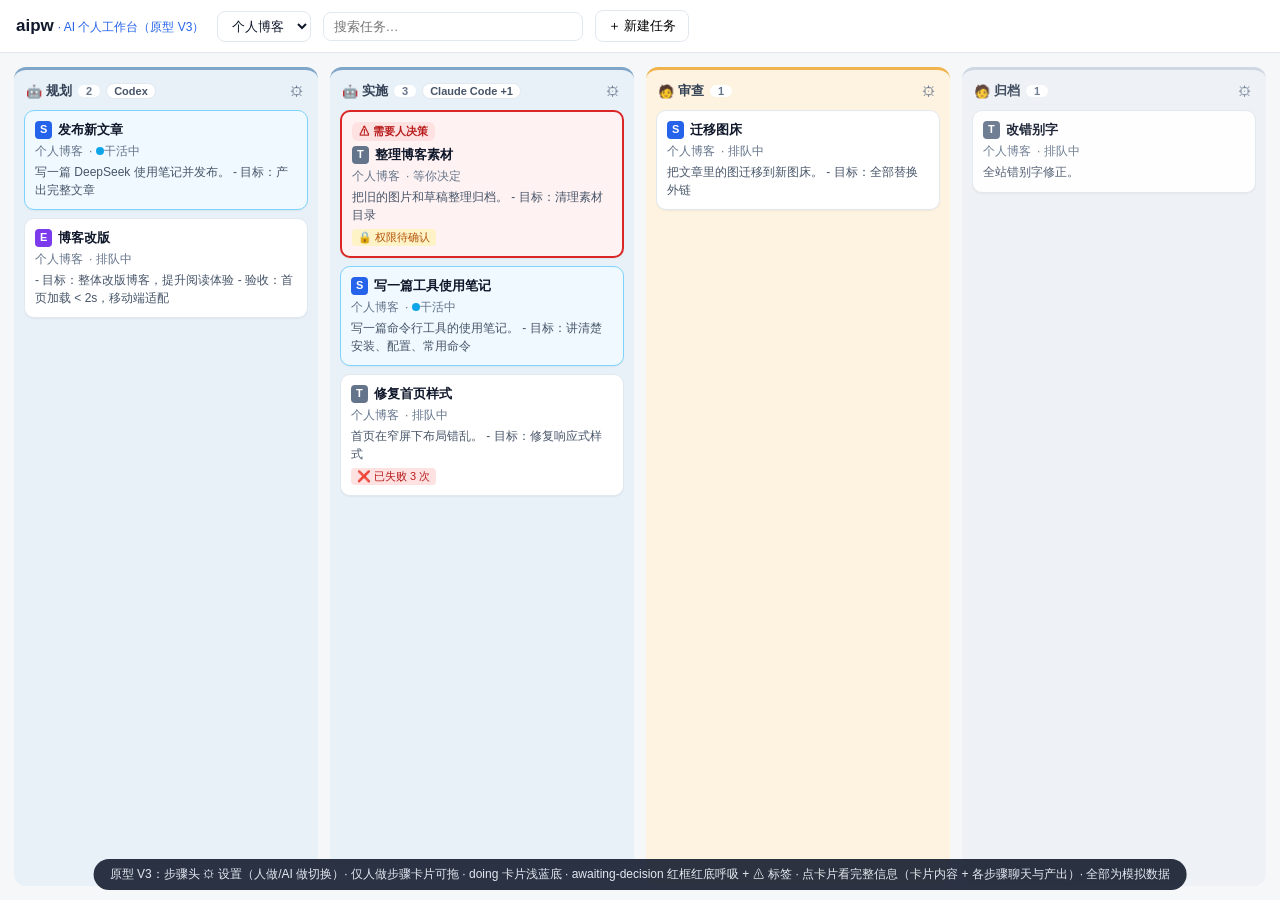
==== aipw/index.html @ baf6674d "feat: 新增个人智能体工作台设计与原型等变更 - 新增 Personal_Workbench_Design.md（设计稿 V1.25）与 aipw HTML 原型（V3） - CM_RAG_Des" ====
<!DOCTYPE html>
<html lang="zh-CN">
<head>
<meta charset="UTF-8"/>
<meta name="viewport" content="width=device-width, initial-scale=1"/>
<title>aipw · AI Personal Workbench（原型 V3）</title>
<style>
:root{--bg:#f6f7f9;--card:#fff;--border:#e2e8f0;--text:#0f172a;--muted:#64748b;--blue:#2563eb;--red:#dc2626;
--warm:#fdf3e0;--warm-b:#f0b34d;--cool:#e8f0f8;--cool-b:#7fa6c9;--arch:#eef1f5;}
*{box-sizing:border-box;margin:0;padding:0}
body{font-family:-apple-system,"PingFang SC","Microsoft YaHei",sans-serif;background:var(--bg);color:var(--text);height:100vh;display:flex;flex-direction:column;overflow:hidden}
/* ===== 顶栏 ===== */
#topbar{display:flex;align-items:center;gap:12px;padding:10px 16px;background:#fff;border-bottom:1px solid var(--border);z-index:20}
.logo{font-weight:800;font-size:17px}
.logo span{color:var(--blue);font-weight:500;font-size:12px;margin-left:4px}
#topbar select,#topbar input{padding:6px 10px;border:1px solid var(--border);border-radius:8px;background:#fff;font-size:13px;color:var(--text)}
#searchBox{flex:1;max-width:260px}
#newTaskBtn{padding:6px 12px;border:1px solid var(--border);border-radius:8px;background:#fff;cursor:pointer;font-size:13px}
#newTaskBtn:hover{background:#f8fafc}
/* ===== 主体 ===== */
#main{flex:1;display:flex;min-height:0}
#board{flex:1;display:flex;gap:12px;padding:14px;overflow-x:auto;overflow-y:hidden;align-items:stretch}
.column{min-width:230px;flex:1;display:flex;flex-direction:column;border-radius:12px;padding:10px}
.column.human{background:var(--warm);border-top:3px solid var(--warm-b)}
.column.ai{background:var(--cool);border-top:3px solid var(--cool-b)}
.column.archived{background:var(--arch);border-top:3px solid #cbd5e1;opacity:.92}
.column h2{font-size:13px;padding:2px 2px 10px;display:flex;align-items:center;gap:6px;color:#334155;white-space:nowrap;overflow:hidden}
.sname{display:flex;align-items:center;gap:4px;font-weight:600;flex:none}
.column h2 .count{background:#fff;border-radius:10px;padding:0 8px;font-size:11px;color:#64748b;flex:none}
.column h2 .tags{display:flex;gap:4px;overflow:hidden;text-overflow:ellipsis;white-space:nowrap;min-width:0;align-items:center}
.tag-a{font-size:11px;padding:1px 7px;border-radius:8px;background:#fff;border:1px solid var(--border);color:#475569;white-space:nowrap}
.tag-none{font-size:11px;color:#94a3b8;white-space:nowrap}
.col-set{margin-left:auto;cursor:pointer;border:none;background:transparent;font-size:14px;color:#64748b;padding:0 2px;flex:none}
.col-set:hover{color:var(--blue)}
.cards{flex:1;overflow-y:auto;display:flex;flex-direction:column;gap:8px;padding-bottom:4px}
.card{background:var(--card);border:1px solid var(--border);border-radius:10px;padding:10px;cursor:grab;font-size:13px;box-shadow:0 1px 2px rgba(0,0,0,.05);user-select:none}
.card:hover{box-shadow:0 3px 8px rgba(0,0,0,.1)}
.card:active{cursor:grabbing}
.card.dragging{opacity:.5}
.card.doing{background:#f0f9ff;border-color:#7dd3fc}
.card.awaiting-decision{background:#fef2f2;border:2px solid var(--red);animation:breath 2.4s ease-in-out infinite}
@keyframes breath{0%,100%{box-shadow:0 0 0 0 rgba(220,38,38,.30)}50%{box-shadow:0 0 0 7px rgba(220,38,38,.10)}}
.alert{font-size:11px;font-weight:700;color:#b91c1c;background:#fee2e2;border-radius:6px;padding:2px 7px;display:inline-block;margin-bottom:5px}
.card .title{font-weight:600;line-height:1.4;display:flex;align-items:center;gap:6px}
.lvl{font-size:11px;font-weight:800;padding:1px 5px;border-radius:4px;color:#fff;flex:none}
.lvl.E{background:#7c3aed}.lvl.S{background:var(--blue)}.lvl.T{background:#64748b}
.card .meta{color:var(--muted);font-size:12px;margin-top:4px;display:flex;gap:6px;flex-wrap:wrap;align-items:center}
.pulse{width:8px;height:8px;border-radius:50%;background:#0ea5e9;display:inline-block;animation:pulse 1.4s ease-in-out infinite}
@keyframes pulse{0%,100%{opacity:1}50%{opacity:.25}}
.card .desc{color:#475569;font-size:12px;line-height:1.45;margin-top:4px;max-height:2.9em;overflow:hidden;white-space:pre-line;cursor:pointer}
.card .desc.expanded{max-height:none}
.marks{display:flex;gap:5px;margin-top:5px;flex-wrap:wrap}
.badge{font-size:11px;padding:1px 6px;border-radius:4px;white-space:nowrap}
.badge.lock{background:#fef3c7;color:#b45309}
.badge.fail{background:#fee2e2;color:#b91c1c}
.badge.stall{background:#fee2e2;color:#b91c1c}
.column.drop-hover .cards{outline:2px dashed var(--blue);outline-offset:-4px;border-radius:8px}
/* ===== 聊天面板 ===== */
#chatPanel{width:420px;background:#fff;border-left:1px solid var(--border);display:none;flex-direction:column;min-height:0}
#chatPanel.open{display:flex}
#chatHeader{padding:12px 14px;border-bottom:1px solid var(--border);display:flex;align-items:center;gap:8px;flex-wrap:wrap}
#chatStatus{font-size:11px;padding:2px 8px;border-radius:10px;background:#f1f5f9;color:#475569}
#chatStatus.pending{background:#f1f5f9;color:#475569}
#chatStatus.doing{background:#dcfce7;color:#15803d}
#chatStatus.awaiting-decision{background:#fee2e2;color:#b91c1c}
#chatTitle{font-weight:600;flex:1;font-size:14px;min-width:90px}
#chatClose{border:none;background:none;cursor:pointer;font-size:17px;color:var(--muted)}
#chatMsgs{flex:1;overflow-y:auto;padding:14px;display:flex;flex-direction:column;gap:10px;background:#f8fafc}
#chatMeta{font-size:12px;color:var(--muted);padding:2px 2px 0}
#chatMarks{display:flex;gap:5px;padding:4px 2px 0;flex-wrap:wrap}
#chatDesc{font-size:13px;line-height:1.6;background:#fff;border:1px solid var(--border);border-radius:10px;padding:10px 12px}
#chatDesc h3{font-size:13px;margin:6px 0 2px}
#chatDesc .li{padding-left:8px}
#chatDesc code{background:#f1f5f9;border-radius:4px;padding:0 4px;font-size:12px}
.tl-label{font-size:11px;color:#94a3b8;text-align:center;margin-top:2px}
.tsec{background:#fff;border:1px solid var(--border);border-radius:10px;overflow:hidden}
.tsec.current{border-color:#93c5fd;box-shadow:0 0 0 1px #bfdbfe}
.tsec-head{display:flex;align-items:center;gap:8px;padding:8px 12px;font-size:13px;cursor:pointer;user-select:none;flex-wrap:wrap}
.tsec-head:hover{background:#f8fafc}
.tsec-head .arrow{font-size:10px;color:var(--muted)}
.tsec-head .step-label{font-weight:600}
.tsec-agent{font-size:11px;color:var(--blue);background:#eff6ff;border-radius:6px;padding:1px 6px}
.tsec-n{font-size:11px;color:var(--muted)}
.tsec-out{font-size:11px;color:#15803d;background:#f0fdf4;border-radius:6px;padding:1px 6px}
.tsec-body{padding:2px 12px 12px;display:flex;flex-direction:column;gap:8px}
.tsec-output{background:#f0fdf4;border:1px solid #bbf7d0;border-radius:8px;padding:8px 10px;font-size:12px;color:#14532d}
.tsec-output .t{font-weight:700;margin-bottom:3px;font-size:12px}
.tsec-files{display:flex;gap:5px;flex-wrap:wrap;margin-top:5px}
.file{font-size:11px;background:#fff;border:1px solid #bbf7d0;border-radius:5px;padding:1px 6px;color:#166534}
.msg{max-width:90%;padding:8px 11px;border-radius:12px;font-size:13px;line-height:1.55;white-space:pre-wrap;word-break:break-word}
.msg.agent{align-self:flex-start;background:#f8fafc;border:1px solid var(--border);border-bottom-left-radius:4px}
.msg.user{align-self:flex-end;background:var(--blue);color:#fff;border-bottom-right-radius:4px}
.msg.system{align-self:center;background:#eef2f7;color:#64748b;font-size:12px;border-radius:8px;text-align:center}
.msg .actions{margin-top:8px;display:flex;gap:8px;flex-wrap:wrap;justify-content:center}
.msg .actions button{padding:4px 12px;border-radius:8px;border:1px solid var(--border);background:#fff;cursor:pointer;font-size:12px;color:var(--text)}
.msg .actions button:hover{background:#f1f5f9}
.msg .actions button.primary{background:var(--blue);border-color:var(--blue);color:#fff}
.msg .actions button.primary:hover{background:#1d4ed8}
.msg .actions button.danger{background:var(--red);border-color:var(--red);color:#fff}
.msg .actions button.danger:hover{background:#b91c1c}
.msg .hint{margin-top:6px;font-size:11px;color:#94a3b8;text-align:center}
.conv-items{margin-top:8px;display:flex;flex-direction:column;gap:6px;text-align:left}
.conv-item{background:#f8fafc;border:1px solid var(--border);border-radius:8px;padding:6px 8px;display:flex;align-items:center;gap:8px;flex-wrap:wrap}
.conv-q{flex:1;min-width:150px}
.conv-res{font-size:12px;color:var(--blue);font-weight:600}
.conv-acts{display:flex;gap:4px}
.conv-acts button{font-size:11px;padding:2px 8px}
#chatInputWrap{padding:10px 12px;border-top:1px solid var(--border);display:flex;gap:8px;background:#fff}
#chatInput{flex:1;padding:8px 12px;border:1px solid var(--border);border-radius:10px;font-size:13px}
#chatSend{padding:8px 16px;border:none;border-radius:10px;background:var(--blue);color:#fff;cursor:pointer;font-size:13px}
#chatSend:hover{background:#1d4ed8}
/* ===== 弹窗 ===== */
.mask{position:fixed;inset:0;background:rgba(15,23,42,.4);display:none;align-items:center;justify-content:center;z-index:50}
.mask.open{display:flex}
.dialog{background:#fff;border-radius:12px;padding:18px;width:360px}
.dialog h3{font-size:15px;margin-bottom:12px}
.dialog input,.dialog select,.dialog textarea{width:100%;padding:8px 10px;border:1px solid var(--border);border-radius:8px;margin-bottom:10px;font-size:13px;color:var(--text);font-family:inherit}
.dialog textarea{height:90px;resize:vertical}
.dialog .btns{display:flex;justify-content:flex-end;gap:8px}
.dialog button{padding:6px 14px;border-radius:8px;border:1px solid var(--border);background:#fff;cursor:pointer;font-size:13px}
.dialog button.primary{background:var(--blue);border-color:var(--blue);color:#fff}
/* ===== 步骤设置浮层 ===== */
#stepPop{position:fixed;width:300px;background:#fff;border:1px solid var(--border);border-radius:12px;box-shadow:0 12px 32px rgba(0,0,0,.18);padding:12px;display:none;z-index:40}
#stepPop.open{display:block}
#stepPop .pop-title{font-size:13px;font-weight:700;margin-bottom:8px}
.mode-row{display:flex;gap:6px;margin-bottom:10px}
.mode-row label{flex:1;text-align:center;font-size:13px;padding:7px 0;border:1px solid var(--border);border-radius:8px;cursor:pointer;user-select:none}
.mode-row input{display:none}
.mode-row label.sel-human{background:var(--warm);border-color:var(--warm-b);font-weight:600}
.mode-row label.sel-ai{background:var(--cool);border-color:var(--cool-b);font-weight:600}
#stepPop input[type=text]{width:100%;padding:6px 10px;border:1px solid var(--border);border-radius:8px;font-size:12px;margin-bottom:8px}
.pop-list{max-height:220px;overflow:auto;display:flex;flex-direction:column;gap:4px}
.pop-item{display:flex;align-items:center;gap:8px;padding:6px 8px;border-radius:8px;cursor:pointer;font-size:13px}
.pop-item:hover{background:#f8fafc}
.pop-item.disabled{opacity:.45;cursor:not-allowed}
.pop-item .cap{font-size:11px;color:var(--muted)}
.dot{width:8px;height:8px;border-radius:50%;flex:none}
.dot.ok{background:#22c55e}.dot.bad{background:var(--red)}
#popNew{margin-top:8px;width:100%;padding:6px;border:1px dashed var(--border);border-radius:8px;background:transparent;cursor:pointer;font-size:12px;color:var(--muted)}
#popNew:hover{color:var(--blue);border-color:var(--blue)}
#popHumanHint{font-size:12px;color:var(--muted);background:#f8fafc;border-radius:8px;padding:10px;line-height:1.6}
#note{position:fixed;bottom:10px;left:50%;transform:translateX(-50%);background:#0f172a;color:#e2e8f0;font-size:12px;padding:7px 16px;border-radius:20px;opacity:.88;z-index:10;white-space:nowrap}
@media (max-width:1250px){
  #chatPanel{position:absolute;right:0;top:52px;bottom:0;box-shadow:-8px 0 24px rgba(0,0,0,.15);z-index:15}
  #note{display:none}
}
</style>
</head>
<body>

<header id="topbar">
  <div class="logo">aipw<span>· AI 个人工作台（原型 V3）</span></div>
  <select id="projectSelect"></select>
  <input id="searchBox" placeholder="搜索任务…"/>
  <button id="newTaskBtn">＋ 新建任务</button>
</header>

<div id="main">
  <section id="board"></section>
  <aside id="chatPanel">
    <div id="chatHeader">
      <span id="chatStatus"></span>
      <div id="chatTitle"></div>
      <button id="chatClose" title="关闭">✕</button>
    </div>
    <div id="chatMsgs">
      <div id="chatMeta"></div>
      <div id="chatMarks"></div>
      <div id="chatDesc"></div>
    </div>
    <div id="chatInputWrap">
      <input id="chatInput" placeholder="对当前步骤的 agent 说话…（awaiting-decision 在这里回答）"/>
      <button id="chatSend">发送</button>
    </div>
  </aside>
</div>

<div id="stepPop">
  <div class="pop-title" id="popStepName"></div>
  <div class="mode-row">
    <label id="modeHuman"><input type="radio" name="stepMode" value="human"/> 🧑 人做</label>
    <label id="modeAi"><input type="radio" name="stepMode" value="ai"/> 🤖 AI 做</label>
  </div>
  <div id="popAgentArea">
    <input type="text" id="popSearch" placeholder="搜索 Agent…"/>
    <div class="pop-list" id="popList"></div>
    <button id="popNew">＋ 新建 Agent 条目</button>
  </div>
  <div id="popHumanHint" style="display:none">人做模式：已绑定的 Agent 会保留但暂不启用，切回「AI 做」后自动恢复。</div>
</div>

<div class="mask" id="taskMask">
  <div class="dialog">
    <h3>新建任务</h3>
    <input id="newTitle" placeholder="标题"/>
    <select id="newLevel">
      <option value="E">E · Epic（大目标）</option>
      <option value="S" selected>S · Story（功能块）</option>
      <option value="T">T · Task（具体工作）</option>
    </select>
    <textarea id="newDesc" placeholder="详细描述（支持 markdown）"></textarea>
    <div class="btns">
      <button id="newCancel">取消</button>
      <button id="newOk" class="primary">创建（进入第一步「规划」）</button>
    </div>
  </div>
</div>

<div class="mask" id="agentMask">
  <div class="dialog">
    <h3>新建 Agent 条目</h3>
    <input id="agName" placeholder="名称，如 Claude Code"/>
    <input id="agCap" placeholder="能力（一句话），如：代码 / 文档 / 数据"/>
    <input id="agCmd" placeholder="启动命令，如 claude -p"/>
    <div class="btns">
      <button id="agCancel">取消</button>
      <button id="agOk" class="primary">创建并绑定到当前步骤</button>
    </div>
  </div>
</div>

<div id="note">原型 V3：步骤头 ⚙ 设置（人做/AI 做切换）· 仅人做步骤卡片可拖 · doing 卡片浅蓝底 · awaiting-decision 红框红底呼吸 + ⚠ 标签 · 点卡片看完整信息（卡片内容 + 各步骤聊天与产出）· 全部为模拟数据</div>

<script>
'use strict';
/* ================= 数据 ================= */
let AGENTS=[
  {id:'a1',name:'Claude Code',cap:'代码',health:true,cmd:'claude -p'},
  {id:'a2',name:'Codex',cap:'代码',health:true,cmd:'codex exec'},
  {id:'a3',name:'Gemini CLI',cap:'通用',health:false,cmd:'gemini'},
];

let PROJECTS=[
  {id:'p1',name:'个人博客',steps:[
    {id:'plan',label:'规划',mode:'ai',agentIds:['a2']},
    {id:'impl',label:'实施',mode:'ai',agentIds:['a1','a2']},
    {id:'review',label:'审查',mode:'human',agentIds:[]},
    {id:'archive',label:'归档',mode:'human',agentIds:[]},
  ]},
  {id:'p2',name:'数据分析',steps:[
    {id:'plan',label:'规划',mode:'ai',agentIds:['a2']},
    {id:'research',label:'调研',mode:'human',agentIds:[]},
    {id:'impl',label:'实施',mode:'ai',agentIds:['a1']},
    {id:'review',label:'审查',mode:'human',agentIds:[]},
    {id:'archive',label:'归档',mode:'human',agentIds:[]},
  ]},
];

let seq=100;
function T(o){return Object.assign({id:seq++,substate:'pending',stage:'排队中',failCount:0,fail:false,lock:false,stall:false,startedAt:0,steps:[]},o);}

let tasks=[
  // ── 个人博客 ──
  T({pid:'p1',level:'E',title:'博客改版',step:'plan',substate:'pending',
     desc:'- 目标：整体改版博客，提升阅读体验\n- 验收：首页加载 < 2s，移动端适配\n- 说明：**先规划，再实施**'}),
  T({pid:'p1',level:'S',title:'发布新文章',step:'plan',substate:'doing',stage:'规划中',startedAt:Date.now(),
     desc:'写一篇 `DeepSeek` 使用笔记并发布。\n- 目标：产出完整文章\n- 验收：排版正确、配图齐全',
     steps:[{stepId:'plan',agent:'Codex',chat:[{role:'agent',text:'🤖 Codex 开始规划这篇文章的结构和配图方案…'}]}]}),
  T({pid:'p1',level:'S',title:'写一篇工具使用笔记',step:'impl',substate:'doing',stage:'写文档',startedAt:Date.now(),
     desc:'写一篇命令行工具的使用笔记。\n- 目标：讲清楚安装、配置、常用命令\n- 验收：新手照着能做一遍',
     steps:[
       {stepId:'plan',agent:'Codex',output:{text:'大纲定稿：安装 / 配置 / 常用命令 三节',files:['outline.md']},
        chat:[{role:'agent',text:'🤖 规划完成，大纲已定。'},
              {role:'agent',text:'❓ 需要确认：这篇写多深？（已由你回答：面向新手）'},
              {role:'user',text:'面向新手，别太深。'}]},
       {stepId:'impl',agent:'Claude Code',
        chat:[{role:'agent',text:'🤖 Claude Code 领取了任务，开始写文档。'},
              {role:'agent',text:'📋 大纲已完成，正在补充示例…'}]},
     ]}),
  T({pid:'p1',level:'T',title:'修复首页样式',step:'impl',substate:'pending',fail:true,failCount:3,
     desc:'首页在窄屏下布局错乱。\n- 目标：修复响应式样式\n- 验收：375px / 768px / 1440px 三种宽度下正常',
     steps:[
       {stepId:'plan',agent:'Codex',output:{text:'定位到 3 处可疑样式',files:[]},
        chat:[{role:'agent',text:'🤖 规划完成，定位到 3 处可疑样式。'}]},
       {stepId:'impl',agent:'Claude Code',output:{text:'❌ 失败：css 编译报错',files:[]},
        chat:[{role:'system',text:'❌ 已失败 3 次（css 编译报错），停止自动重派，等你处理。'}]},
     ]}),
  T({pid:'p1',level:'T',title:'整理博客素材',step:'impl',substate:'awaiting-decision',lock:true,
     desc:'把旧的图片和草稿整理归档。\n- 目标：清理素材目录\n- 验收：目录结构清晰',
     steps:[
       {stepId:'plan',agent:'Codex',output:{text:'素材盘点：图片 120 张、草稿 34 篇',files:[]},
        chat:[{role:'agent',text:'🤖 盘点完成。'}]},
       {stepId:'impl',agent:'Claude Code',
        chat:[{role:'agent',text:'我准备开始整理素材，需要**写入权限**才能移动文件。'},
              {role:'system',text:'🔒 权限未确认，任务停在当前步骤，确认后才可派发',decision:'permission'}]},
     ]}),
  T({pid:'p1',level:'S',title:'迁移图床',step:'review',substate:'pending',
     desc:'把文章里的图迁移到新图床。\n- 目标：全部替换外链\n- 验收：所有图片可正常加载',
     steps:[
       {stepId:'plan',agent:'Codex',output:{text:'迁移方案：新图床 bucket + 批量替换脚本',files:['plan.md']},
        chat:[{role:'agent',text:'🤖 规划完成，共 5 篇文章有外链图。'}]},
       {stepId:'impl',agent:'Claude Code',output:{text:'替换完成：5 篇文章共 23 张图',files:['posts/a.md','posts/b.md','posts/c.md','posts/d.md','posts/e.md']},
        chat:[{role:'agent',text:'🤖 开始迁移…'},{role:'agent',text:'✅ 已替换 5 篇文章的图片链接。'}]},
       {stepId:'review',agent:'',
        chat:[{role:'agent',text:'✅ 已完成迁移，共替换 5 篇文章的图片链接。'},
              {role:'system',text:'等你验收：通过 → 归档；打回 → 回「实施」重做',decision:'review'}]},
     ]}),
  T({pid:'p1',level:'T',title:'改错别字',step:'archive',substate:'pending',
     desc:'全站错别字修正。',
     steps:[{stepId:'archive',agent:'',chat:[{role:'system',text:'✅ 通过审查，归档'}]}]}),

  // ── 数据分析 ──
  T({pid:'p2',level:'S',title:'清洗销售数据',step:'plan',substate:'pending',
     desc:'清洗 2026 年销售数据。\n- 目标：去掉重复行、补全缺失字段\n- 验收：数据可导入 BI 工具'}),
  T({pid:'p2',level:'T',title:'调研可视化库',step:'research',substate:'pending',
     desc:'调研适合本项目的可视化库，产出一份对比表。\n- 验收：3 个候选 + 推荐结论（人做步骤：拖卡推进）'}),
  T({pid:'p2',level:'S',title:'画季度报表',step:'impl',substate:'doing',stage:'生成图表',startedAt:Date.now(),stall:true,
     desc:'生成 Q3 季度报表。\n- 目标：四张图表 + 一份 PDF\n- 验收：数字与源数据一致',
     steps:[
       {stepId:'plan',agent:'Codex',output:{text:'报表结构：4 张图 + 汇总页',files:[]},
        chat:[{role:'agent',text:'🤖 规划完成。'}]},
       {stepId:'impl',agent:'Claude Code',
        chat:[{role:'agent',text:'🤖 Claude Code 领取了任务。'},
              {role:'agent',text:'📊 图表已生成，正在核对数据…'},
              {role:'system',text:'⏳ 长时间没有新活动，可能卡住了',decision:'stall'}]},
     ]}),
  T({pid:'p2',level:'T',title:'迁移数据库',step:'impl',substate:'awaiting-decision',
     desc:'把旧库数据迁移到新库。\n- 目标：零丢失迁移\n- 验收：行数一致、抽样核对通过',
     steps:[
       {stepId:'plan',agent:'Codex',output:{text:'迁移脚本 + 回滚方案',files:['migrate.sql']},
        chat:[{role:'agent',text:'🤖 规划完成。'}]},
       {stepId:'impl',agent:'Claude Code',
        chat:[{role:'agent',text:'🤖 迁移到一半，发现目标库里有一张同名旧表。'},
              {role:'agent',text:'❓ 先删掉旧表，还是先备份再覆盖？',decision:'question',options:['先备份，再覆盖','直接覆盖，不用备份']}]},
     ]}),
  T({pid:'p2',level:'T',title:'环境搭建',step:'archive',substate:'pending',
     desc:'数据分析环境搭建。',
     steps:[{stepId:'archive',agent:'',chat:[{role:'system',text:'✅ 通过审查，归档'}]}]}),
];

let currentProject='p1';
let currentTaskId=null;
let popStepId=null;
let expanded=new Set();

/* ================= DOM ================= */
const boardEl=document.getElementById('board');
const chatPanel=document.getElementById('chatPanel');
const projectSelect=document.getElementById('projectSelect');
const searchBox=document.getElementById('searchBox');
const stepPop=document.getElementById('stepPop');

/* ================= 工具 ================= */
function esc(s){return String(s).replace(/&/g,'&amp;').replace(/</g,'&lt;').replace(/>/g,'&gt;').replace(/"/g,'&quot;');}
function md(txt){
  return esc(txt)
    .replace(/^### (.*)$/gm,'<h3>$1</h3>')
    .replace(/^## (.*)$/gm,'<h3>$1</h3>')
    .replace(/^# (.*)$/gm,'<h3>$1</h3>')
    .replace(/\*\*(.+?)\*\*/g,'<b>$1</b>')
    .replace(/`([^`]+)`/g,'<code>$1</code>')
    .replace(/^- (.*)$/gm,'<div class="li">• $1</div>')
    .replace(/\n/g,'<br/>');
}
function plain(txt){return txt.replace(/[#*`]/g,'').split('\n').filter(x=>x.trim()).slice(0,2).join(' ');}
function proj(){return PROJECTS.find(p=>p.id===currentProject);}
function stepOf(t){const p=PROJECTS.find(x=>x.id===t.pid);return p?p.steps.find(s=>s.id===t.step):null;}
function agentName(t){
  const st=stepOf(t);
  if(!st)return '';
  const a=AGENTS.find(x=>x.id===st.agentIds[0]);
  return a?a.name:'';
}
function recOf(t,stepId){return t.steps.find(r=>r.stepId===stepId);}
function curRec(t){
  let r=recOf(t,t.step);
  if(!r){r={stepId:t.step,agent:'',chat:[],output:null};t.steps.push(r);}
  return r;
}
const SUBS={pending:'排队中',doing:'干活中','awaiting-decision':'等你决定'};
const RANK={'awaiting-decision':0,doing:1,pending:2};

/* ================= 看板 ================= */
function initProjectSelect(){
  projectSelect.innerHTML=PROJECTS.map(p=>`<option value="${p.id}">${p.name}</option>`).join('');
}

function cardEl(t){
  const st=stepOf(t);
  const el=document.createElement('div');
  el.className='card '+t.substate;
  el.draggable=(st&&st.mode==='human'&&st.id!=='archive');
  el.dataset.id=t.id;
  const p=PROJECTS.find(x=>x.id===t.pid);
  let top='';
  if(t.substate==='awaiting-decision')top='<div class="alert">⚠ 需要人决策</div>';
  let marks='';
  if(t.lock)marks+='<span class="badge lock">🔒 权限待确认</span>';
  if(t.fail)marks+='<span class="badge fail">❌ 已失败 3 次</span>';
  if(t.stall)marks+='<span class="badge stall">⏳ 卡死</span>';
  const subTxt=t.substate==='doing'?'<span class="pulse"></span>'+SUBS[t.substate]:(SUBS[t.substate]||t.stage);
  el.innerHTML=top+
    `<div class="title"><span class="lvl ${t.level}">${t.level}</span>${esc(t.title)}</div>`+
    `<div class="meta"><span>${esc(p?p.name:'')}</span><span>· ${subTxt}</span></div>`+
    `<div class="desc">${esc(plain(t.desc))}</div>`+
    (marks?`<div class="marks">${marks}</div>`:'');
  const descEl=el.querySelector('.desc');
  descEl.addEventListener('click',e=>{e.stopPropagation();descEl.classList.toggle('expanded');});
  if(el.draggable){
    el.addEventListener('dragstart',e=>{e.dataTransfer.setData('text/plain',t.id);el.classList.add('dragging');});
    el.addEventListener('dragend',()=>el.classList.remove('dragging'));
  }
  el.addEventListener('click',()=>openChat(t.id));
  return el;
}

function renderBoard(){
  boardEl.innerHTML='';
  const p=proj(),q=searchBox.value.trim();
  for(const st of p.steps){
    const colEl=document.createElement('div');
    const isAi=st.mode==='ai';
    colEl.className='column '+((st.id==='archive')?'archived':(isAi?'ai':'human'));
    colEl.dataset.col=st.id;
    const list=tasks.filter(t=>t.pid===p.id&&t.step===st.id&&(!q||t.title.includes(q)||t.desc.includes(q)));
    list.sort((a,b)=>RANK[a.substate]-RANK[b.substate]);
    let tags='';
    if(st.mode==='ai'){
      if(st.agentIds.length){
        const names=st.agentIds.map(id=>{const a=AGENTS.find(x=>x.id===id);return a?a.name:'';}).filter(Boolean);
        tags=`<span class="tag-a">${esc(names[0]||'')}${names.length>1?' +'+(names.length-1):''}</span>`;
      }else{
        tags='<span class="tag-none">未绑定 Agent</span>';
      }
    }else if(st.agentIds.length){
      tags='<span class="tag-none">保留 '+(st.agentIds.length)+' 个 Agent（未启用）</span>';
    }
    colEl.innerHTML=`<h2><span class="sname"><span>${isAi?'🤖':'🧑'}</span><span>${esc(st.label)}</span></span>`+
      `<span class="count">${list.length}</span>`+
      `<span class="tags">${tags}</span>`+
      `<button class="col-set" title="步骤设置">⚙</button></h2><div class="cards"></div>`;
    const cardsEl=colEl.querySelector('.cards');
    for(const t of list)cardsEl.appendChild(cardEl(t));
    cardsEl.addEventListener('dragover',e=>{e.preventDefault();colEl.classList.add('drop-hover');});
    cardsEl.addEventListener('dragleave',()=>colEl.classList.remove('drop-hover'));
    cardsEl.addEventListener('drop',e=>{
      e.preventDefault();colEl.classList.remove('drop-hover');
      const id=+e.dataTransfer.getData('text/plain');
      if(id)moveToStep(id,st.id);
    });
    boardEl.appendChild(colEl);
  }
}

function moveToStep(id,stepId){
  const t=tasks.find(x=>x.id===id);
  if(!t||t.step===stepId)return;
  const p=PROJECTS.find(x=>x.id===t.pid);
  const st=p.steps.find(s=>s.id===stepId);
  t.step=stepId;t.substate='pending';t.stage='排队中';t.stall=false;t.startedAt=0;
  curRec(t).chat.push({role:'system',text:`已推进到「${st.label}」。`});
  renderBoard();renderChat();
}

/* ================= 流程逻辑 ================= */
function dispatchTask(t){
  t.substate='doing';t.stage='干活中';t.startedAt=Date.now();
  curRec(t).agent=agentName(t);
  curRec(t).chat.push({role:'agent',text:`🤖 ${agentName(t)||'agent'} 领取了这个任务，开始干活。`});
}
function advanceTask(t){
  const p=PROJECTS.find(x=>x.id===t.pid);
  const idx=p.steps.findIndex(s=>s.id===t.step);
  const next=p.steps[idx+1];
  if(!next)return;
  const r=curRec(t);
  if(!r.output)r.output={text:'完成。',files:[]};
  t.step=next.id;t.substate='pending';t.stage='排队中';t.startedAt=0;
  const nr=curRec(t);
  nr.chat.push({role:'system',text:`✅ 完成，任务自动进入「${next.label}」。`});
  if(next.id==='review'){
    nr.chat.push({role:'agent',text:'✅ 干完了，改了 3 个文件，等你验收。'});
    nr.chat.push({role:'system',text:'通过 → 归档；打回 → 回「实施」重做',decision:'review'});
  }
}
function completeTask(t){
  const st=stepOf(t);
  const r=curRec(t);
  if(st&&st.label==='规划'){
    r.output={text:'规划完成：大纲 + 3 个待收敛问题',files:[]};
    t.substate='awaiting-decision';
    r.chat.push({role:'agent',text:'📋 规划完成。过程中发散出这些问题，请你收敛（回答 / 合并 / 丢弃）：',
      decision:'converge',items:[
        {q:'要不要先写大纲再动手？'},
        {q:'配图用 AI 生成还是找现成图？'},
        {q:'需要同步到其他渠道吗？'},
      ]});
  }else{
    r.output={text:'完成：修改 3 个文件',files:['file-a.md','file-b.md']};
    advanceTask(t);
  }
}
function failTask(t){
  t.failCount++;
  if(t.failCount>=3){
    t.fail=true;t.substate='pending';t.stage='排队中';t.startedAt=0;
    curRec(t).output={text:'❌ 失败：css 编译报错',files:[]};
    curRec(t).chat.push({role:'system',text:`❌ 已失败 ${t.failCount} 次，停止自动重派，等你处理。`});
  }else{
    t.substate='pending';t.stage='排队中';t.startedAt=0;
    curRec(t).chat.push({role:'system',text:`❌ 第 ${t.failCount} 次失败（模拟原因），将自动重派。`});
  }
}
function answerQuick(t,text){
  curRec(t).chat.push({role:'user',text});
  t.substate='pending';t.stage='排队中';
  curRec(t).chat.push({role:'system',text:'✅ 已收到回答，任务重新进入排队，等待重新派发。'});
  renderAll();
}

/* ================= 聊天 ================= */
function decisionActions(t,m){
  const wrap=document.createElement('div');wrap.className='actions';
  const btn=(txt,cls,fn)=>{const b=document.createElement('button');b.textContent=txt;if(cls)b.className=cls;b.onclick=fn;wrap.appendChild(b);};
  if(m.decision==='permission'&&t.lock){
    btn('✅ 确认，允许','primary',()=>{t.lock=false;t.substate='pending';t.stage='排队中';
      curRec(t).chat.push({role:'system',text:'🔓 权限已确认，任务进入排队。'});renderAll();});
    btn('⛔ 拒绝','danger',()=>{t.lock=false;const p=PROJECTS.find(x=>x.id===t.pid);t.step=p.steps[0].id;t.substate='pending';
      curRec(t).chat.push({role:'system',text:'🚫 权限被拒绝，任务退回「规划」。'});renderAll();});
  }else if(m.decision==='review'&&t.step==='review'){
    btn('✅ 通过','primary',()=>{t.step='archive';t.substate='pending';
      curRec(t).chat.push({role:'system',text:'✅ 通过审查，任务归档。'});renderAll();});
    btn('↩ 打回','danger',()=>{t.step='impl';t.substate='pending';t.stage='排队中';t.startedAt=0;
      curRec(t).chat.push({role:'system',text:'↩ 已打回「实施」重做（记录保留）。'});renderAll();});
  }else if(m.decision==='stall'&&t.stall){
    btn('⏹ 中断','danger',()=>{t.stall=false;t.substate='pending';t.stage='排队中';t.startedAt=0;
      curRec(t).chat.push({role:'system',text:'⏹ 已中断，任务回到排队。'});renderAll();});
    btn('继续等待','',()=>{t.stall=false;
      curRec(t).chat.push({role:'system',text:'⏳ 继续等待 agent 活动。'});renderAll();});
  }else if(m.decision==='question'&&t.substate==='awaiting-decision'&&m.options){
    for(const o of m.options)btn(o,'primary',()=>answerQuick(t,o));
    const h=document.createElement('div');h.className='hint';h.textContent='也可以在下面输入框直接回答';
    wrap.appendChild(h);
  }else if(m.decision==='converge'&&t.substate==='awaiting-decision'){
    const list=document.createElement('div');list.className='conv-items';
    for(const it of m.items){
      const row=document.createElement('div');row.className='conv-item';
      if(it.resolved){
        row.innerHTML=`<span class="conv-q">${esc(it.q)}</span><span class="conv-res">→ ${esc(it.resolved)}</span>`;
      }else{
        const q=document.createElement('span');q.className='conv-q';q.textContent=it.q;
        const acts=document.createElement('span');acts.className='conv-acts';
        for(const pair of [['回答','已回答'],['合并','已合并'],['丢弃','已丢弃']]){
          const b=document.createElement('button');b.textContent=pair[0];
          b.onclick=()=>{it.resolved=pair[1];renderChat();};
          acts.appendChild(b);
        }
        row.appendChild(q);row.appendChild(acts);
      }
      list.appendChild(row);
    }
    wrap.appendChild(list);
    if(m.items.every(i=>i.resolved)){
      btn('✅ 收敛完成，进入下一步','primary',()=>{advanceTask(t);renderAll();});
    }
  }
  return wrap;
}

function curExtras(t){
  const frag=document.createDocumentFragment();
  if(t.substate==='doing'){
    const h=document.createElement('div');h.className='msg system';
    const mk=(label,fn)=>{const b=document.createElement('button');b.textContent=label;
      b.style.cssText='padding:3px 10px;border-radius:8px;border:1px solid #e2e8f0;background:#fff;cursor:pointer;font-size:12px;margin:2px';
      b.onclick=fn;h.appendChild(b);};
    mk('⏩ 模拟完成',()=>{completeTask(t);renderAll();});
    mk('❓ 模拟提问',()=>{t.substate='awaiting-decision';
      curRec(t).chat.push({role:'agent',text:'❓ 这里有个选择：方案 A 还是方案 B？',decision:'question',options:['方案 A','方案 B']});
      renderAll();});
    mk('❌ 模拟失败',()=>{failTask(t);renderAll();});
    frag.appendChild(h);
  }else if(t.fail&&t.substate==='pending'){
    const h=document.createElement('div');h.className='msg system';
    const mk=(label,cls,fn)=>{const b=document.createElement('button');b.textContent=label;if(cls)b.className=cls;
      b.style.cssText='padding:4px 12px;border-radius:8px;border:1px solid #e2e8f0;background:#fff;cursor:pointer;font-size:12px;margin:2px';
      b.onclick=fn;h.appendChild(b);};
    mk('🔄 手动重派','primary',()=>{t.fail=false;t.failCount=0;t.substate='pending';
      curRec(t).chat.push({role:'system',text:'🔄 手动重派，任务进入排队。'});renderAll();});
    mk('🗑 放弃','danger',()=>{t.fail=false;t.step='archive';t.substate='pending';
      curRec(t).chat.push({role:'system',text:'🗑 已放弃，任务归档。'});renderAll();});
    frag.appendChild(h);
  }else if(t.substate==='awaiting-decision'){
    const h=document.createElement('div');h.className='msg system';
    h.textContent='💬 等你决定：在下面输入框回答，回答后任务重新派发';
    frag.appendChild(h);
  }
  return frag;
}

function renderChat(){
  const t=tasks.find(x=>x.id===currentTaskId);
  if(!t){chatPanel.classList.remove('open');return;}
  const st=stepOf(t);
  const p=PROJECTS.find(x=>x.id===t.pid);
  document.getElementById('chatTitle').textContent=`[${t.level}] ${t.title}`;
  const sEl=document.getElementById('chatStatus');
  sEl.textContent=SUBS[t.substate]||t.substate;
  sEl.className=t.substate;
  document.getElementById('chatMeta').textContent=
    `${p?p.name:''} · 当前步骤：${st?st.label:''}${t.substate==='doing'&&agentName(t)?' · '+agentName(t):''}`;
  const marksEl=document.getElementById('chatMarks');
  marksEl.innerHTML='';
  if(t.lock)marksEl.innerHTML+='<span class="badge lock">🔒 权限待确认</span>';
  if(t.fail)marksEl.innerHTML+='<span class="badge fail">❌ 已失败 3 次</span>';
  if(t.stall)marksEl.innerHTML+='<span class="badge stall">⏳ 卡死</span>';
  document.getElementById('chatDesc').innerHTML=md(t.desc);
  const msgs=document.getElementById('chatMsgs');
  msgs.querySelectorAll('.msg,.tsec,.tl-label').forEach(x=>x.remove());
  const tl=document.createElement('div');tl.className='tl-label';tl.textContent='── 步骤时间线 ──';
  msgs.appendChild(tl);
  const order=p.steps.map(s=>s.id);
  const recs=t.steps.slice().sort((a,b)=>order.indexOf(a.stepId)-order.indexOf(b.stepId));
  for(const r of recs){
    const stepObj=p.steps.find(s=>s.id===r.stepId);
    if(!stepObj)continue;
    const isCur=r.stepId===t.step;
    const key=t.id+':'+r.stepId;
    const open=isCur||expanded.has(key);
    const sec=document.createElement('div');
    sec.className='tsec'+(isCur?' current':'');
    const head=document.createElement('div');
    head.className='tsec-head';
    head.innerHTML=`<span class="arrow">${open?'▼':'▶'}</span>`+
      `<span class="step-label">${esc(stepObj.label)}</span>`+
      (r.agent?`<span class="tsec-agent">${esc(r.agent)}</span>`:'')+
      `<span class="tsec-n">${r.chat.length} 条消息</span>`+
      (r.output?`<span class="tsec-out">📦 有产出</span>`:'');
    if(!isCur)head.onclick=()=>{
      if(expanded.has(key))expanded.delete(key);else expanded.add(key);
      renderChat();
    };
    sec.appendChild(head);
    if(open){
      const body=document.createElement('div');
      body.className='tsec-body';
      if(r.output){
        const o=document.createElement('div');o.className='tsec-output';
        o.innerHTML=`<div class="t">📦 产出</div><div>${esc(r.output.text)}</div>`+
          (r.output.files&&r.output.files.length?
            `<div class="tsec-files">${r.output.files.map(f=>`<span class="file">${esc(f)}</span>`).join('')}</div>`:'');
        body.appendChild(o);
      }
      for(const m of r.chat){
        const el=document.createElement('div');
        el.className='msg '+m.role;
        el.textContent=m.text;
        if(m.decision&&isCur)el.appendChild(decisionActions(t,m));
        body.appendChild(el);
      }
      if(isCur)body.appendChild(curExtras(t));
      sec.appendChild(body);
    }
    msgs.appendChild(sec);
  }
  msgs.scrollTop=msgs.scrollHeight;
}

function openChat(id){
  currentTaskId=id;
  expanded=new Set();
  chatPanel.classList.add('open');
  renderChat();
}

function sendChat(){
  const input=document.getElementById('chatInput');
  const text=input.value.trim();
  if(!text||!currentTaskId)return;
  const t=tasks.find(x=>x.id===currentTaskId);
  curRec(t).chat.push({role:'user',text});
  if(t.substate==='awaiting-decision'){
    t.substate='pending';t.stage='排队中';
    curRec(t).chat.push({role:'system',text:'✅ 已收到回答，任务重新进入排队，等待重新派发。'});
  }else{
    setTimeout(()=>{
      if(currentTaskId===t.id){curRec(t).chat.push({role:'agent',text:'🤖 收到，我继续干。'});renderAll();}
    },600);
  }
  input.value='';
  renderAll();
}

function renderAll(){renderBoard();renderChat();}

/* ================= 步骤设置浮层 ================= */
function renderPop(){
  const st=proj().steps.find(s=>s.id===popStepId);
  if(!st)return;
  document.getElementById('popStepName').textContent=`「${st.label}」步骤设置`;
  const humanSel=document.getElementById('modeHuman');
  const aiSel=document.getElementById('modeAi');
  humanSel.className=st.mode==='human'?'sel-human':'';
  aiSel.className=st.mode==='ai'?'sel-ai':'';
  humanSel.querySelector('input').checked=st.mode==='human';
  aiSel.querySelector('input').checked=st.mode==='ai';
  document.getElementById('popAgentArea').style.display=st.mode==='ai'?'':'none';
  document.getElementById('popHumanHint').style.display=st.mode==='human'?'':'none';
  const q=document.getElementById('popSearch').value.trim();
  const list=document.getElementById('popList');
  list.innerHTML='';
  if(st.mode==='ai'){
    for(const a of AGENTS){
      if(q&&!a.name.includes(q)&&!a.cap.includes(q))continue;
      const row=document.createElement('div');
      row.className='pop-item'+(a.health?'':' disabled');
      const checked=st.agentIds.includes(a.id);
      row.innerHTML=`<input type="checkbox" ${checked?'checked':''} ${a.health?'':'disabled'}>`+
        `<span class="dot ${a.health?'ok':'bad'}"></span>`+
        `<span>${esc(a.name)}</span><span class="cap">· ${esc(a.cap)}</span>`;
      const cb=row.querySelector('input');
      cb.addEventListener('change',()=>{
        if(cb.checked){if(!st.agentIds.includes(a.id))st.agentIds.push(a.id);}
        else{st.agentIds=st.agentIds.filter(x=>x!==a.id);}
        renderBoard();renderPop();
      });
      list.appendChild(row);
    }
  }
}
function openPop(stepId,btnEl){
  popStepId=stepId;
  document.getElementById('popSearch').value='';
  renderPop();
  const r=btnEl.getBoundingClientRect();
  stepPop.style.left=Math.min(r.left,window.innerWidth-320)+'px';
  stepPop.style.top=(r.bottom+6)+'px';
  stepPop.classList.add('open');
}
function closePop(){stepPop.classList.remove('open');}

/* ================= 事件 ================= */
boardEl.addEventListener('click',e=>{
  const set=e.target.closest('.col-set');
  if(set){
    const colEl=set.closest('.column');
    openPop(colEl.dataset.col,set);
  }
});
document.addEventListener('click',e=>{
  if(!stepPop.contains(e.target))closePop();
});
document.getElementById('popSearch').addEventListener('input',renderPop);
for(const r of document.querySelectorAll('input[name=stepMode]')){
  r.addEventListener('change',()=>{
    const st=proj().steps.find(s=>s.id===popStepId);
    if(st){st.mode=r.value;renderBoard();renderPop();}
  });
}
projectSelect.addEventListener('change',()=>{currentProject=projectSelect.value;closePop();renderBoard();});
searchBox.addEventListener('input',renderBoard);
document.getElementById('chatClose').addEventListener('click',()=>chatPanel.classList.remove('open'));
document.getElementById('chatSend').addEventListener('click',sendChat);
document.getElementById('chatInput').addEventListener('keydown',e=>{if(e.key==='Enter')sendChat();});
document.getElementById('newTaskBtn').addEventListener('click',()=>{
  document.getElementById('taskMask').classList.add('open');
  document.getElementById('newTitle').value='';
  document.getElementById('newDesc').value='';
  document.getElementById('newTitle').focus();
});
document.getElementById('newCancel').addEventListener('click',()=>document.getElementById('taskMask').classList.remove('open'));
document.getElementById('newOk').addEventListener('click',()=>{
  const title=document.getElementById('newTitle').value.trim();
  const desc=document.getElementById('newDesc').value.trim();
  if(!title)return;
  const level=document.getElementById('newLevel').value;
  tasks.push(T({pid:currentProject,level,title,desc,step:proj().steps[0].id,substate:'pending',
    steps:[{stepId:proj().steps[0].id,agent:'',chat:[{role:'system',text:'已创建。补齐信息后等待校验派发。'}]}]}));
  document.getElementById('taskMask').classList.remove('open');
  renderAll();
});
document.getElementById('popNew').addEventListener('click',()=>{
  closePop();
  document.getElementById('agName').value='';
  document.getElementById('agCap').value='';
  document.getElementById('agCmd').value='';
  document.getElementById('agentMask').classList.add('open');
});
document.getElementById('agCancel').addEventListener('click',()=>document.getElementById('agentMask').classList.remove('open'));
document.getElementById('agOk').addEventListener('click',()=>{
  const name=document.getElementById('agName').value.trim();
  if(!name)return;
  const cap=document.getElementById('agCap').value.trim()||'通用';
  const cmd=document.getElementById('agCmd').value.trim()||'-';
  const a={id:'a'+(Date.now()),name,cap,health:true,cmd};
  AGENTS.push(a);
  const st=proj().steps.find(s=>s.id===popStepId);
  if(st&&!st.agentIds.includes(a.id))st.agentIds.push(a.id);
  document.getElementById('agentMask').classList.remove('open');
  renderAll();
});
['taskMask','agentMask'].forEach(id=>{
  document.getElementById(id).addEventListener('click',e=>{if(e.target.id===id)e.currentTarget.classList.remove('open');});
});

/* ================= 模拟循环 ================= */
setInterval(()=>{
  const p=proj();
  for(const t of tasks.filter(x=>x.pid===p.id)){
    if(t.substate==='pending'&&!t.fail&&!t.lock){
      const st=p.steps.find(s=>s.id===t.step);
      if(st&&st.mode==='ai'&&st.agentIds.length&&st.id!=='archive')dispatchTask(t);
    }else if(t.substate==='doing'&&!t.stall&&Date.now()-t.startedAt>15000){
      completeTask(t);
    }
  }
  renderBoard();
},3000);

/* ================= 启动 ================= */
initProjectSelect();
projectSelect.value=currentProject;
renderAll();
</script>
</body>
</html>
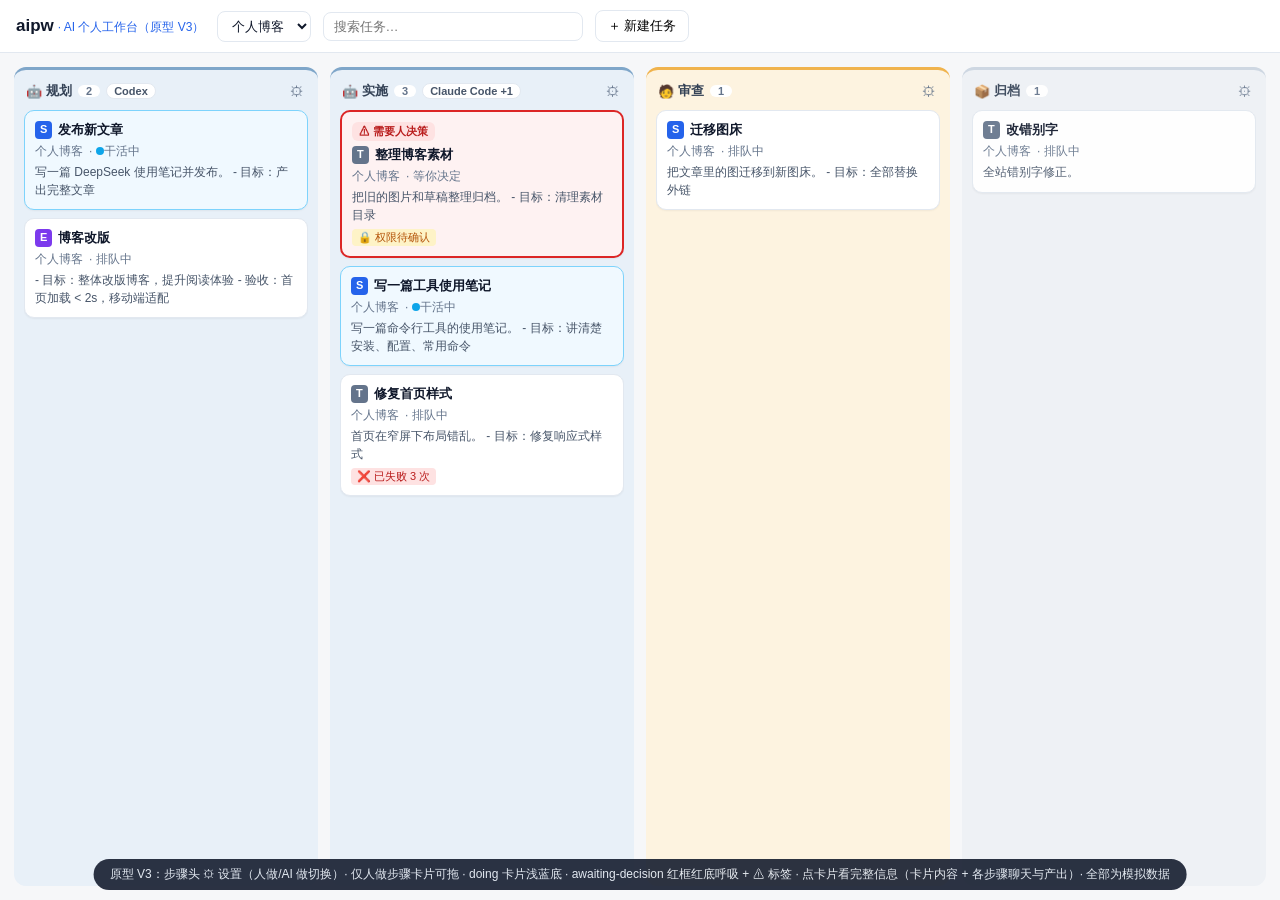
==== commit ae7c133b: "fix(aipw): 修正归档图标、聊天面板浮层与呼吸动画 - 归档步骤列头图标改为 📦 - 聊天面板改为右侧浮层，不再挤压看板 - awaiting-decision 卡片呼吸动画改为背景色柔和起伏" ====
--- a/aipw/index.html
+++ b/aipw/index.html
@@ -38,8 +38,8 @@
 .card:active{cursor:grabbing}
 .card.dragging{opacity:.5}
 .card.doing{background:#f0f9ff;border-color:#7dd3fc}
-.card.awaiting-decision{background:#fef2f2;border:2px solid var(--red);animation:breath 2.4s ease-in-out infinite}
-@keyframes breath{0%,100%{box-shadow:0 0 0 0 rgba(220,38,38,.30)}50%{box-shadow:0 0 0 7px rgba(220,38,38,.10)}}
+.card.awaiting-decision{background:#fef2f2;border:2px solid var(--red);animation:breathe 4s ease-in-out infinite}
+@keyframes breathe{0%,100%{background:#fef2f2;box-shadow:0 0 0 0 rgba(220,38,38,0)}50%{background:#fee7e7;box-shadow:0 2px 12px rgba(220,38,38,.16)}}
 .alert{font-size:11px;font-weight:700;color:#b91c1c;background:#fee2e2;border-radius:6px;padding:2px 7px;display:inline-block;margin-bottom:5px}
 .card .title{font-weight:600;line-height:1.4;display:flex;align-items:center;gap:6px}
 .lvl{font-size:11px;font-weight:800;padding:1px 5px;border-radius:4px;color:#fff;flex:none}
@@ -56,7 +56,7 @@
 .badge.stall{background:#fee2e2;color:#b91c1c}
 .column.drop-hover .cards{outline:2px dashed var(--blue);outline-offset:-4px;border-radius:8px}
 /* ===== 聊天面板 ===== */
-#chatPanel{width:420px;background:#fff;border-left:1px solid var(--border);display:none;flex-direction:column;min-height:0}
+#chatPanel{position:fixed;right:0;top:52px;bottom:0;width:420px;background:#fff;border-left:1px solid var(--border);box-shadow:-12px 0 32px rgba(15,23,42,.18);display:none;flex-direction:column;min-height:0;z-index:30}
 #chatPanel.open{display:flex}
 #chatHeader{padding:12px 14px;border-bottom:1px solid var(--border);display:flex;align-items:center;gap:8px;flex-wrap:wrap}
 #chatStatus{font-size:11px;padding:2px 8px;border-radius:10px;background:#f1f5f9;color:#475569}
@@ -141,7 +141,6 @@
 #popHumanHint{font-size:12px;color:var(--muted);background:#f8fafc;border-radius:8px;padding:10px;line-height:1.6}
 #note{position:fixed;bottom:10px;left:50%;transform:translateX(-50%);background:#0f172a;color:#e2e8f0;font-size:12px;padding:7px 16px;border-radius:20px;opacity:.88;z-index:10;white-space:nowrap}
 @media (max-width:1250px){
-  #chatPanel{position:absolute;right:0;top:52px;bottom:0;box-shadow:-8px 0 24px rgba(0,0,0,.15);z-index:15}
   #note{display:none}
 }
 </style>
@@ -425,7 +424,8 @@
     }else if(st.agentIds.length){
       tags='<span class="tag-none">保留 '+(st.agentIds.length)+' 个 Agent（未启用）</span>';
     }
-    colEl.innerHTML=`<h2><span class="sname"><span>${isAi?'🤖':'🧑'}</span><span>${esc(st.label)}</span></span>`+
+    const icon=st.id==='archive'?'📦':(isAi?'🤖':'🧑');
+    colEl.innerHTML=`<h2><span class="sname"><span>${icon}</span><span>${esc(st.label)}</span></span>`+
       `<span class="count">${list.length}</span>`+
       `<span class="tags">${tags}</span>`+
       `<button class="col-set" title="步骤设置">⚙</button></h2><div class="cards"></div>`;
